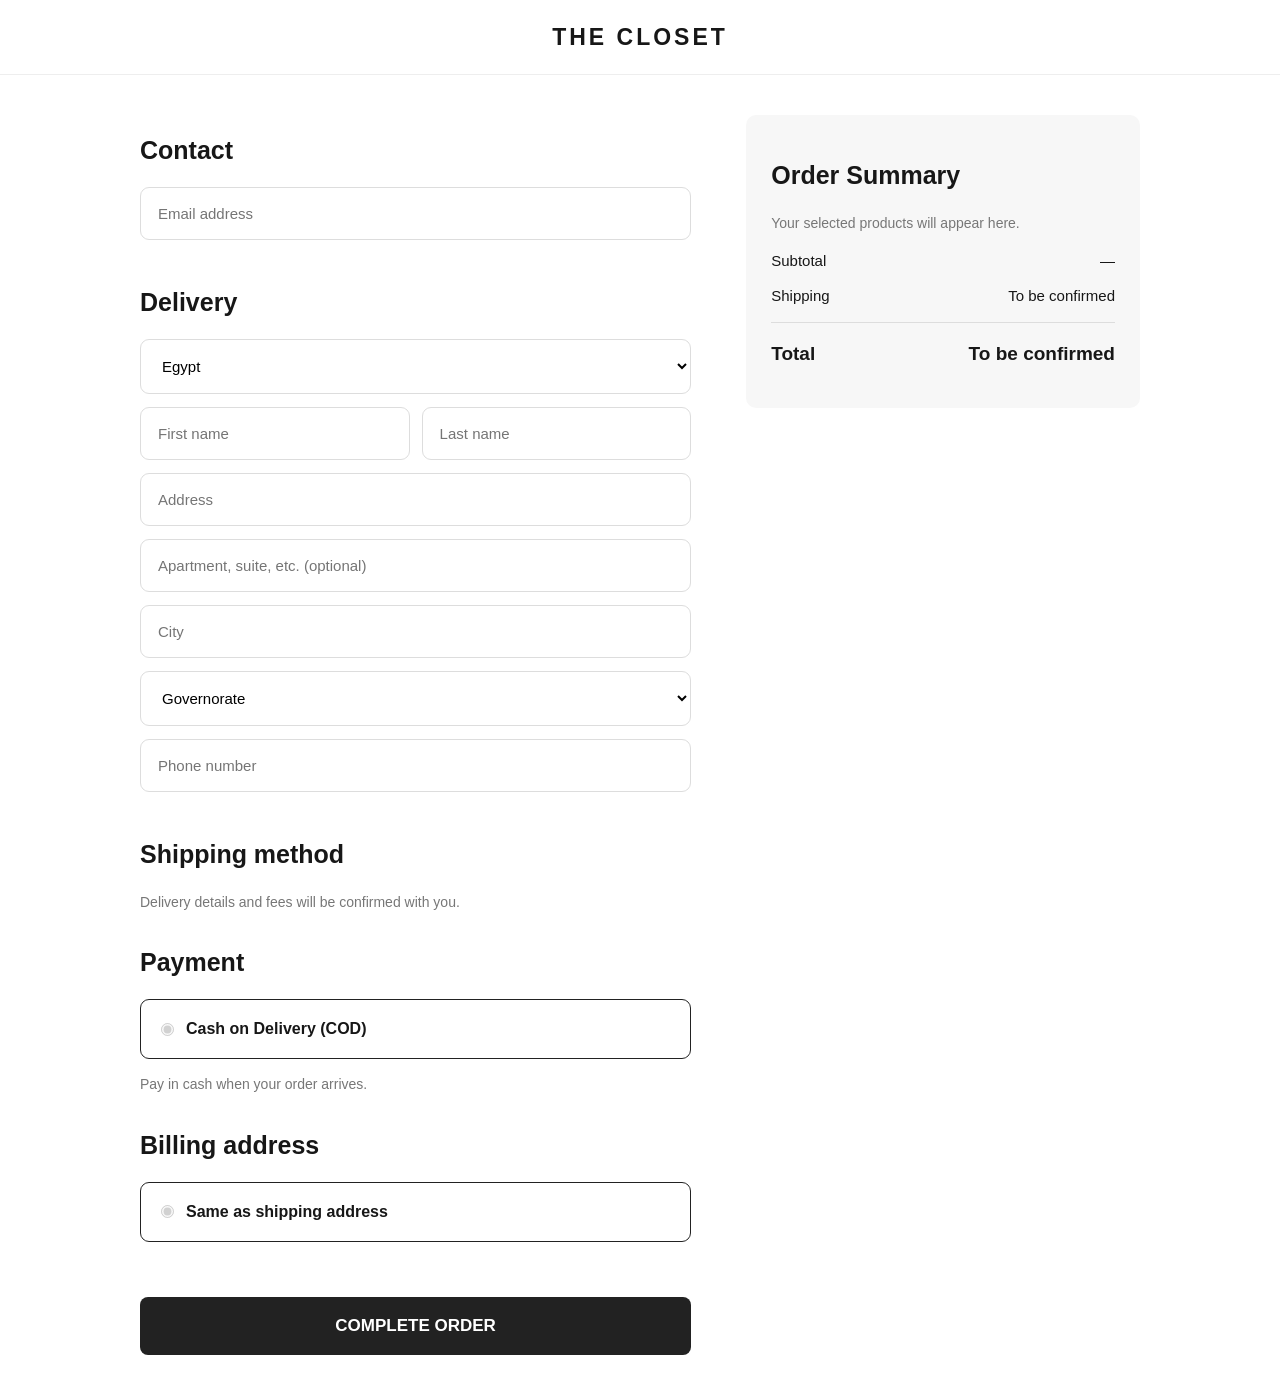
==== checkout.html @ bfa60a88 "Add files via upload" ====
<!DOCTYPE html>
<html lang="en">
<head>
    <meta charset="UTF-8">
    <meta name="viewport" content="width=device-width, initial-scale=1.0">
    <title>THE CLOSET | Checkout</title>

    <style>
        * {
            box-sizing: border-box;
        }

        body {
            margin: 0;
            background: #ffffff;
            color: #171717;
            font-family: Arial, sans-serif;
        }

        .checkout-header {
            height: 75px;
            display: flex;
            justify-content: center;
            align-items: center;
            border-bottom: 1px solid #eeeeee;
        }

        .checkout-header h1 {
            font-size: 23px;
            letter-spacing: 3px;
        }

        .checkout-container {
            max-width: 1050px;
            margin: 40px auto;
            padding: 0 25px;
            display: grid;
            grid-template-columns: 1.4fr 1fr;
            gap: 55px;
        }

        h2 {
            font-size: 25px;
            margin-bottom: 22px;
        }

        .section {
            margin-bottom: 35px;
        }

        input, select {
            width: 100%;
            padding: 17px;
            margin-bottom: 13px;
            border: 1px solid #dddddd;
            border-radius: 9px;
            font-size: 15px;
            background: white;
        }

        .two-columns {
            display: grid;
            grid-template-columns: 1fr 1fr;
            gap: 12px;
        }

        .payment-option {
            border: 1px solid #222222;
            border-radius: 9px;
            padding: 20px;
            display: flex;
            align-items: center;
            gap: 12px;
        }

        .payment-option input {
            width: auto;
            margin: 0;
            accent-color: black;
        }

        .order-summary {
            background: #f7f7f7;
            padding: 25px;
            border-radius: 10px;
            height: fit-content;
        }

        .summary-line {
            display: flex;
            justify-content: space-between;
            gap: 15px;
            margin: 18px 0;
            font-size: 15px;
        }

        .total {
            border-top: 1px solid #dddddd;
            padding-top: 20px;
            font-size: 19px;
            font-weight: bold;
        }

        .empty-message {
            color: #777777;
            font-size: 14px;
            line-height: 1.6;
        }

        .complete-button {
            width: 100%;
            padding: 19px;
            background: #222222;
            color: white;
            border: none;
            border-radius: 8px;
            font-size: 17px;
            font-weight: bold;
            cursor: pointer;
            margin-top: 20px;
        }

        @media (max-width: 700px) {
            .checkout-container {
                display: flex;
                flex-direction: column;
                margin: 25px auto;
                gap: 20px;
            }

            .order-summary {
                order: -1;
            }

            .two-columns {
                grid-template-columns: 1fr;
                gap: 0;
            }
        }
    </style>
</head>

<body>

    <header class="checkout-header">
        <h1>THE CLOSET</h1>
    </header>

    <div class="checkout-container">

        <form id="checkout-form" action="https://formsubmit.co/thecloset.info2026@gmail.com" method="POST">

            <section class="section">
                <h2>Contact</h2>
                <input type="email" name="email" placeholder="Email address" required>
            </section>

            <section class="section">
                <h2>Delivery</h2>

              <select name="country" required>
    <option value="Egypt" selected>Egypt</option>
</select>

                <div class="two-columns">
                    <input type="text" name="first_name" placeholder="First name" required>
                    <input type="text" name="last_name" placeholder="Last name" required>
                </div>

                <input type="text" name="address" placeholder="Address" required>
                <input type="text" name="apartment" placeholder="Apartment, suite, etc. (optional)">
                <input type="text" name="city" placeholder="City" required>

                <select name="governorate" required>
                   <option value="">Governorate</option>
<option value="Cairo">Cairo</option>
<option value="Giza">Giza</option>
<option value="Alexandria">Alexandria</option>
<option value="Qalyubia">Qalyubia</option>
<option value="Port Said">Port Said</option>
<option value="Suez">Suez</option>
<option value="Damietta">Damietta</option>
<option value="Dakahlia">Dakahlia</option>
<option value="Sharqia">Sharqia</option>
<option value="Gharbia">Gharbia</option>
<option value="Monufia">Monufia</option>
<option value="Kafr El Sheikh">Kafr El Sheikh</option>
<option value="Beheira">Beheira</option>
<option value="Ismailia">Ismailia</option>
<option value="North Sinai">North Sinai</option>
<option value="South Sinai">South Sinai</option>
<option value="Beni Suef">Beni Suef</option>
<option value="Fayoum">Fayoum</option>
<option value="Minya">Minya</option>
<option value="Assiut">Assiut</option>
<option value="Sohag">Sohag</option>
<option value="Qena">Qena</option>
<option value="Luxor">Luxor</option>
<option value="Aswan">Aswan</option>
<option value="Red Sea">Red Sea</option>
<option value="New Valley">New Valley</option>
<option value="Matrouh">Matrouh</option>
                </select>

                <input type="tel" name="phone" placeholder="Phone number" required>
            </section>

            <section class="section">
                <h2>Shipping method</h2>
                <p class="empty-message">
                    Delivery details and fees will be confirmed with you.
                </p>
            </section>

            <section class="section">
                <h2>Payment</h2>

                <div class="payment-option">
                    <input type="radio" checked disabled>
                    <strong>Cash on Delivery (COD)</strong>
                </div>

                <p class="empty-message">
                    Pay in cash when your order arrives.
                </p>
            </section>

            <section class="section">
                <h2>Billing address</h2>

                <div class="payment-option">
                    <input type="radio" checked disabled>
                    <strong>Same as shipping address</strong>
                </div>
            </section>

            <button type="submit" class="complete-button">
                COMPLETE ORDER
            </button>

        </form>

        <aside class="order-summary">
            <h2>Order Summary</h2>

            <p class="empty-message">
                Your selected products will appear here.
            </p>

            <div class="summary-line">
                <span>Subtotal</span>
                <span>—</span>
            </div>

            <div class="summary-line">
                <span>Shipping</span>
                <span>To be confirmed</span>
            </div>

            <div class="summary-line total">
                <span>Total</span>
                <span>To be confirmed</span>
            </div>
        </aside>

    </div>

    <script>
      
    </script>

</body>
</html>
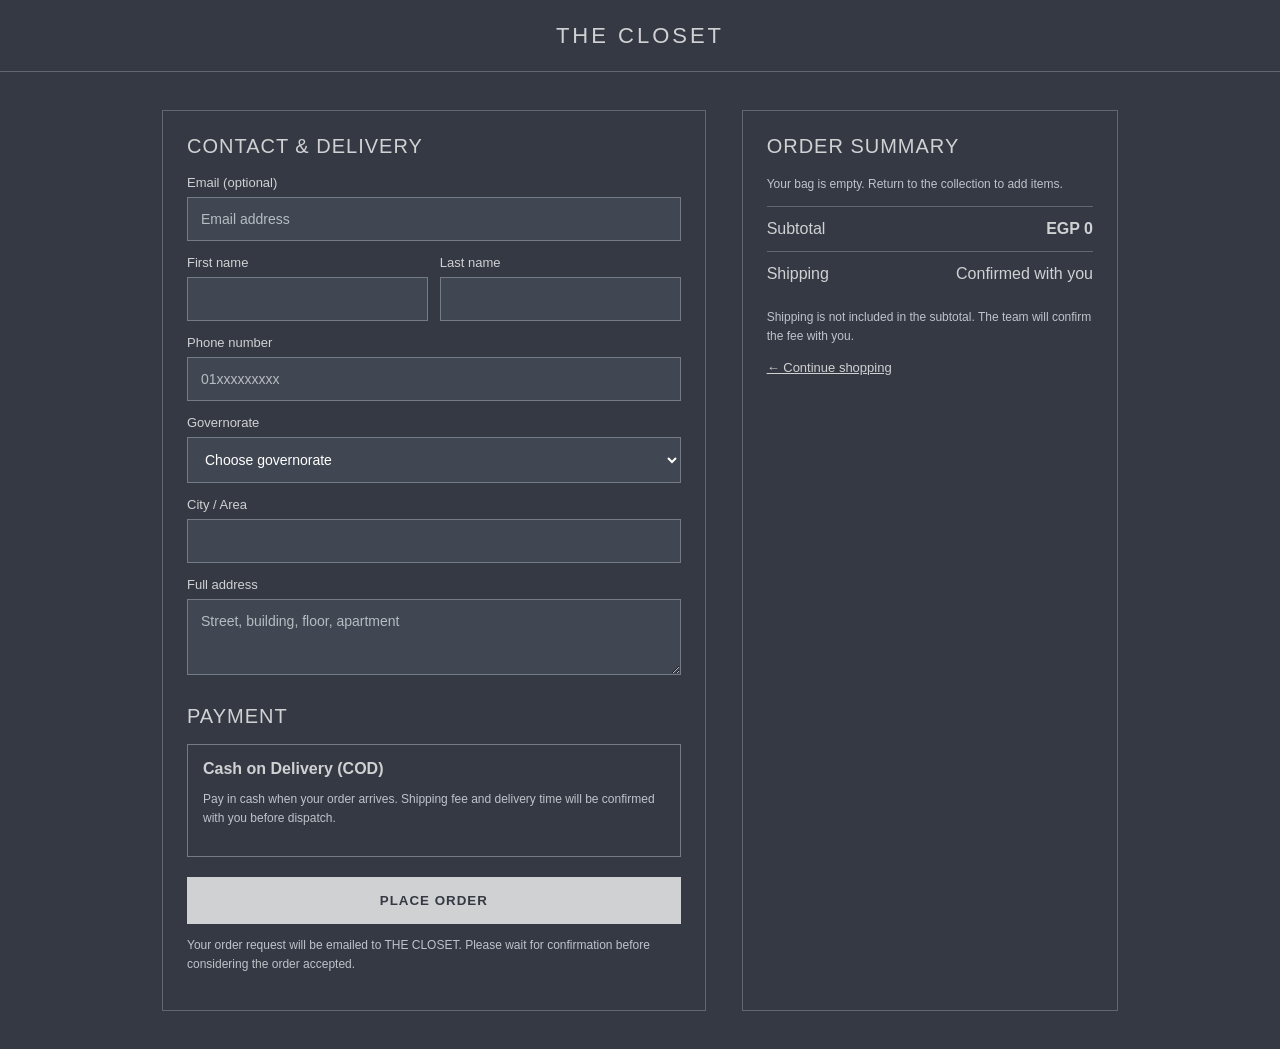
==== commit 75c997f3: "Connect shopping bag to COD checkout order email" ====
--- a/checkout.html
+++ b/checkout.html
@@ -1,274 +1,32 @@
-
-<!DOCTYPE html>
-<html lang="en">
-<head>
-    <meta charset="UTF-8">
-    <meta name="viewport" content="width=device-width, initial-scale=1.0">
-    <title>THE CLOSET | Checkout</title>
-
-    <style>
-        * {
-            box-sizing: border-box;
-        }
-
-        body {
-            margin: 0;
-            background: #ffffff;
-            color: #171717;
-            font-family: Arial, sans-serif;
-        }
-
-        .checkout-header {
-            height: 75px;
-            display: flex;
-            justify-content: center;
-            align-items: center;
-            border-bottom: 1px solid #eeeeee;
-        }
-
-        .checkout-header h1 {
-            font-size: 23px;
-            letter-spacing: 3px;
-        }
-
-        .checkout-container {
-            max-width: 1050px;
-            margin: 40px auto;
-            padding: 0 25px;
-            display: grid;
-            grid-template-columns: 1.4fr 1fr;
-            gap: 55px;
-        }
-
-        h2 {
-            font-size: 25px;
-            margin-bottom: 22px;
-        }
-
-        .section {
-            margin-bottom: 35px;
-        }
-
-        input, select {
-            width: 100%;
-            padding: 17px;
-            margin-bottom: 13px;
-            border: 1px solid #dddddd;
-            border-radius: 9px;
-            font-size: 15px;
-            background: white;
-        }
-
-        .two-columns {
-            display: grid;
-            grid-template-columns: 1fr 1fr;
-            gap: 12px;
-        }
-
-        .payment-option {
-            border: 1px solid #222222;
-            border-radius: 9px;
-            padding: 20px;
-            display: flex;
-            align-items: center;
-            gap: 12px;
-        }
-
-        .payment-option input {
-            width: auto;
-            margin: 0;
-            accent-color: black;
-        }
-
-        .order-summary {
-            background: #f7f7f7;
-            padding: 25px;
-            border-radius: 10px;
-            height: fit-content;
-        }
-
-        .summary-line {
-            display: flex;
-            justify-content: space-between;
-            gap: 15px;
-            margin: 18px 0;
-            font-size: 15px;
-        }
-
-        .total {
-            border-top: 1px solid #dddddd;
-            padding-top: 20px;
-            font-size: 19px;
-            font-weight: bold;
-        }
-
-        .empty-message {
-            color: #777777;
-            font-size: 14px;
-            line-height: 1.6;
-        }
-
-        .complete-button {
-            width: 100%;
-            padding: 19px;
-            background: #222222;
-            color: white;
-            border: none;
-            border-radius: 8px;
-            font-size: 17px;
-            font-weight: bold;
-            cursor: pointer;
-            margin-top: 20px;
-        }
-
-        @media (max-width: 700px) {
-            .checkout-container {
-                display: flex;
-                flex-direction: column;
-                margin: 25px auto;
-                gap: 20px;
-            }
-
-            .order-summary {
-                order: -1;
-            }
-
-            .two-columns {
-                grid-template-columns: 1fr;
-                gap: 0;
-            }
-        }
-    </style>
-</head>
-
-<body>
-
-    <header class="checkout-header">
-        <h1>THE CLOSET</h1>
-    </header>
-
-    <div class="checkout-container">
-
-        <form id="checkout-form" action="https://formsubmit.co/thecloset.info2026@gmail.com" method="POST">
-
-            <section class="section">
-                <h2>Contact</h2>
-                <input type="email" name="email" placeholder="Email address" required>
-            </section>
-
-            <section class="section">
-                <h2>Delivery</h2>
-
-              <select name="country" required>
-    <option value="Egypt" selected>Egypt</option>
-</select>
-
-                <div class="two-columns">
-                    <input type="text" name="first_name" placeholder="First name" required>
-                    <input type="text" name="last_name" placeholder="Last name" required>
-                </div>
-
-                <input type="text" name="address" placeholder="Address" required>
-                <input type="text" name="apartment" placeholder="Apartment, suite, etc. (optional)">
-                <input type="text" name="city" placeholder="City" required>
-
-                <select name="governorate" required>
-                   <option value="">Governorate</option>
-<option value="Cairo">Cairo</option>
-<option value="Giza">Giza</option>
-<option value="Alexandria">Alexandria</option>
-<option value="Qalyubia">Qalyubia</option>
-<option value="Port Said">Port Said</option>
-<option value="Suez">Suez</option>
-<option value="Damietta">Damietta</option>
-<option value="Dakahlia">Dakahlia</option>
-<option value="Sharqia">Sharqia</option>
-<option value="Gharbia">Gharbia</option>
-<option value="Monufia">Monufia</option>
-<option value="Kafr El Sheikh">Kafr El Sheikh</option>
-<option value="Beheira">Beheira</option>
-<option value="Ismailia">Ismailia</option>
-<option value="North Sinai">North Sinai</option>
-<option value="South Sinai">South Sinai</option>
-<option value="Beni Suef">Beni Suef</option>
-<option value="Fayoum">Fayoum</option>
-<option value="Minya">Minya</option>
-<option value="Assiut">Assiut</option>
-<option value="Sohag">Sohag</option>
-<option value="Qena">Qena</option>
-<option value="Luxor">Luxor</option>
-<option value="Aswan">Aswan</option>
-<option value="Red Sea">Red Sea</option>
-<option value="New Valley">New Valley</option>
-<option value="Matrouh">Matrouh</option>
-                </select>
-
-                <input type="tel" name="phone" placeholder="Phone number" required>
-            </section>
-
-            <section class="section">
-                <h2>Shipping method</h2>
-                <p class="empty-message">
-                    Delivery details and fees will be confirmed with you.
-                </p>
-            </section>
-
-            <section class="section">
-                <h2>Payment</h2>
-
-                <div class="payment-option">
-                    <input type="radio" checked disabled>
-                    <strong>Cash on Delivery (COD)</strong>
-                </div>
-
-                <p class="empty-message">
-                    Pay in cash when your order arrives.
-                </p>
-            </section>
-
-            <section class="section">
-                <h2>Billing address</h2>
-
-                <div class="payment-option">
-                    <input type="radio" checked disabled>
-                    <strong>Same as shipping address</strong>
-                </div>
-            </section>
-
-            <button type="submit" class="complete-button">
-                COMPLETE ORDER
-            </button>
-
-        </form>
-
-        <aside class="order-summary">
-            <h2>Order Summary</h2>
-
-            <p class="empty-message">
-                Your selected products will appear here.
-            </p>
-
-            <div class="summary-line">
-                <span>Subtotal</span>
-                <span>—</span>
-            </div>
-
-            <div class="summary-line">
-                <span>Shipping</span>
-                <span>To be confirmed</span>
-            </div>
-
-            <div class="summary-line total">
-                <span>Total</span>
-                <span>To be confirmed</span>
-            </div>
-        </aside>
-
-    </div>
-
-    <script>
-      
-    </script>
-
-</body>
-</html>
+<!DOCTYPE html>
+<html lang="en"><head><meta charset="UTF-8"><meta name="viewport" content="width=device-width,initial-scale=1"><title>THE CLOSET | Checkout</title>
+<style>
+*{box-sizing:border-box}body{margin:0;background:#343943;color:#d0d1d3;font-family:Arial,sans-serif}.top{height:72px;display:flex;align-items:center;justify-content:center;border-bottom:1px solid #606773}.top a{color:#d0d1d3;text-decoration:none;letter-spacing:3px;font-size:22px}.wrap{max-width:1000px;margin:38px auto;padding:0 22px;display:grid;grid-template-columns:1.3fr .9fr;gap:36px}.panel{border:1px solid #606773;padding:24px}h2{font-size:20px;font-weight:400;letter-spacing:1px;margin-top:0}label{display:block;font-size:13px;margin:14px 0 7px}input,select,textarea{width:100%;padding:13px;background:#414752;color:#fff;border:1px solid #737b87;border-radius:0;font:14px Arial}input::placeholder,textarea::placeholder{color:#b7bbc2}.two{display:grid;grid-template-columns:1fr 1fr;gap:12px}.cod{border:1px solid #737b87;padding:15px;margin-top:12px}.items{line-height:1.8;font-size:14px}.line{display:flex;justify-content:space-between;gap:12px;border-top:1px solid #606773;padding:13px 0}.submit{width:100%;padding:16px;margin-top:20px;background:#d0d1d3;color:#343943;border:0;font-weight:bold;letter-spacing:1px;cursor:pointer}.note{font-size:12px;line-height:1.6;color:#bfc3ca}.error{color:#ffb5b5}.back{color:#d0d1d3;font-size:13px}@media(max-width:700px){.wrap{display:flex;flex-direction:column;margin:18px auto;gap:16px}.two{grid-template-columns:1fr}.summary{order:-1}}
+</style></head><body>
+<header class="top"><a href="index.html">THE CLOSET</a></header>
+<main class="wrap">
+<form class="panel" id="order-form" action="https://formsubmit.co/thecloset.info2026@gmail.com" method="POST">
+<h2>CONTACT & DELIVERY</h2>
+<input type="hidden" name="_subject" value="New THE CLOSET order"><input type="hidden" name="_template" value="table"><input type="hidden" name="_captcha" value="false">
+<input type="hidden" name="Order items" id="order-items"><input type="hidden" name="Order subtotal (EGP)" id="order-subtotal">
+<label for="email">Email (optional)</label><input id="email" type="email" name="Customer email" placeholder="Email address">
+<div class="two"><div><label for="first">First name</label><input id="first" name="First name" required autocomplete="given-name"></div><div><label for="last">Last name</label><input id="last" name="Last name" required autocomplete="family-name"></div></div>
+<label for="phone">Phone number</label><input id="phone" name="Phone" type="tel" required autocomplete="tel" placeholder="01xxxxxxxxx">
+<label for="governorate">Governorate</label><select id="governorate" name="Governorate" required><option value="">Choose governorate</option><option>Cairo</option><option>Giza</option><option>Alexandria</option><option>Qalyubia</option><option>Port Said</option><option>Suez</option><option>Damietta</option><option>Dakahlia</option><option>Sharqia</option><option>Gharbia</option><option>Monufia</option><option>Kafr El Sheikh</option><option>Beheira</option><option>Ismailia</option><option>North Sinai</option><option>South Sinai</option><option>Beni Suef</option><option>Fayoum</option><option>Minya</option><option>Assiut</option><option>Sohag</option><option>Qena</option><option>Luxor</option><option>Aswan</option><option>Red Sea</option><option>New Valley</option><option>Matrouh</option></select>
+<label for="city">City / Area</label><input id="city" name="City / Area" required>
+<label for="address">Full address</label><textarea id="address" name="Full address" rows="3" required placeholder="Street, building, floor, apartment"></textarea>
+<h2 style="margin-top:26px">PAYMENT</h2><div class="cod"><strong>Cash on Delivery (COD)</strong><p class="note">Pay in cash when your order arrives. Shipping fee and delivery time will be confirmed with you before dispatch.</p></div>
+<button class="submit" type="submit">PLACE ORDER</button>
+<p class="note">Your order request will be emailed to THE CLOSET. Please wait for confirmation before considering the order accepted.</p>
+</form>
+<aside class="panel summary"><h2>ORDER SUMMARY</h2><div id="summary-items" class="items"></div><div class="line"><span>Subtotal</span><strong id="subtotal">EGP 0</strong></div><div class="line"><span>Shipping</span><span>Confirmed with you</span></div><p class="note">Shipping is not included in the subtotal. The team will confirm the fee with you.</p><a class="back" href="products.html">← Continue shopping</a></aside>
+</main>
+<script>
+const bag=JSON.parse(localStorage.getItem("closetBag")||"[]");
+const total=bag.reduce((s,x)=>s+Number(x.price)*Number(x.qty),0);
+document.getElementById("summary-items").innerHTML=bag.length?bag.map(x=>'<div>'+x.name+' · '+x.size+' × '+x.qty+' — EGP '+(x.price*x.qty)+'</div>').join(""):'<p class="note">Your bag is empty. Return to the collection to add items.</p>';
+document.getElementById("subtotal").textContent="EGP "+total;
+document.getElementById("order-items").value=bag.map(x=>x.name+" / Size "+x.size+" / Qty "+x.qty+" / EGP "+(x.price*x.qty)).join("\n");
+document.getElementById("order-subtotal").value=String(total);
+document.getElementById("order-form").addEventListener("submit",e=>{if(!bag.length){e.preventDefault();alert("Your bag is empty. Please add a product first.");return;}});
+</script></body></html>
